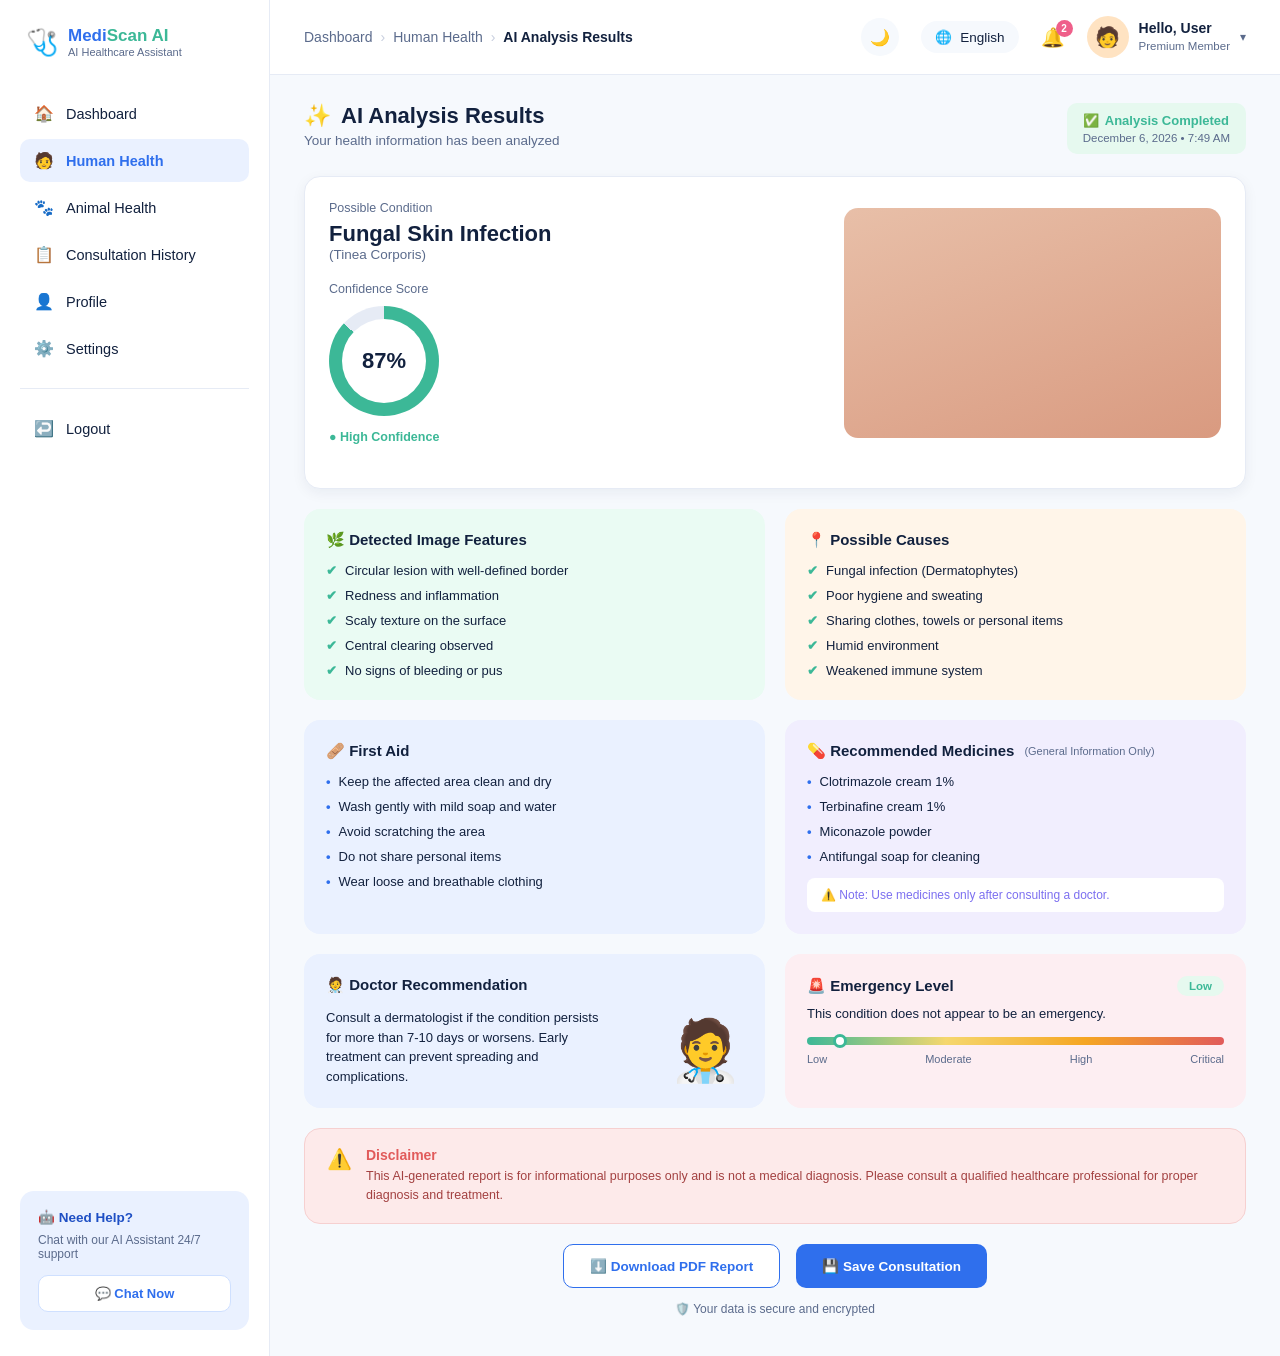
==== analysis-results.html @ 8ee75331 "Add files via upload" ====
<!DOCTYPE html>
<html lang="en">
<head>
<meta charset="UTF-8">
<meta name="viewport" content="width=device-width, initial-scale=1.0">
<title>MediScan AI — AI Analysis Results</title>
<style>
  :root{
    --blue:#2f6fed;
    --blue-dark:#1e4fc4;
    --green:#3cb897;
    --purple:#7c6ff0;
    --orange:#f5a623;
    --pink:#ef5f8a;
    --red:#e15b5b;
    --ink:#12213e;
    --muted:#5b6b8c;
    --border:#e6ebf5;
    --bg-soft:#f6f9fd;
    --radius:16px;
    --shadow-sm:0 4px 14px rgba(18,33,62,0.06);
  }
  *{box-sizing:border-box;margin:0;padding:0;}
  body{
    font-family:'Segoe UI',-apple-system,BlinkMacSystemFont,Roboto,Helvetica,Arial,sans-serif;
    color:var(--ink);
    background:var(--bg-soft);
  }
  a{text-decoration:none;color:inherit;}
  button{font-family:inherit;}

  .app{display:grid;grid-template-columns:270px 1fr;min-height:100vh;}

  /* Sidebar */
  .sidebar{background:#fff;border-right:1px solid var(--border);display:flex;flex-direction:column;padding:26px 20px;}
  .brand{display:flex;align-items:center;gap:10px;margin-bottom:34px;padding:0 6px;}
  .brand .mark{font-size:26px;}
  .brand .name{font-weight:700;font-size:17px;}
  .brand .name .blue{color:var(--blue);}
  .brand .name .green{color:var(--green);}
  .brand .sub{display:block;font-size:11px;font-weight:400;color:var(--muted);}
  .nav-main{display:flex;flex-direction:column;gap:4px;flex:1;}
  .nav-item{display:flex;align-items:center;gap:12px;padding:12px 14px;border-radius:10px;font-size:14.5px;font-weight:500;color:var(--ink);cursor:pointer;}
  .nav-item .ic{width:20px;text-align:center;font-size:16px;}
  .nav-item:hover{background:var(--bg-soft);}
  .nav-item.active{background:#eaf1ff;color:var(--blue);font-weight:700;}
  .nav-divider{height:1px;background:var(--border);margin:14px 0;}
  .help-box{background:#eaf1ff;border-radius:14px;padding:18px;margin-top:16px;}
  .help-box b{font-size:13.5px;color:var(--blue-dark);display:flex;align-items:center;gap:6px;}
  .help-box p{font-size:12px;color:var(--muted);margin:8px 0 14px;}
  .chat-btn{
    display:flex;align-items:center;justify-content:center;gap:8px;width:100%;
    background:#fff;border:1px solid #cfe0ff;border-radius:10px;padding:10px 14px;
    font-size:13px;font-weight:600;color:var(--blue);cursor:pointer;
  }

  /* Main */
  .main{display:flex;flex-direction:column;}
  .topbar{display:flex;align-items:center;justify-content:space-between;padding:16px 34px;background:#fff;border-bottom:1px solid var(--border);}
  .breadcrumb{display:flex;align-items:center;gap:8px;font-size:14px;color:var(--muted);}
  .breadcrumb b{color:var(--ink);font-weight:700;}
  .breadcrumb .sep{color:#c7cede;}
  .topbar-right{display:flex;align-items:center;gap:22px;}
  .bell{position:relative;font-size:19px;cursor:pointer;}
  .bell .dot{position:absolute;top:-6px;right:-8px;background:var(--pink);color:#fff;font-size:10px;width:17px;height:17px;border-radius:50%;display:flex;align-items:center;justify-content:center;font-weight:700;}
  .user-chip{display:flex;align-items:center;gap:10px;cursor:pointer;}
  .avatar-circle{width:42px;height:42px;border-radius:50%;background:#ffe3c2;display:flex;align-items:center;justify-content:center;font-size:20px;}
  .user-chip b{font-size:14px;display:block;}
  .user-chip span{font-size:11.5px;color:var(--muted);}
  .caret{font-size:10px;color:var(--muted);}

  .content{padding:28px 34px 40px;}

  .page-head{display:flex;justify-content:space-between;align-items:flex-start;margin-bottom:22px;gap:20px;flex-wrap:wrap;}
  .page-head h1{font-size:22px;font-weight:800;display:flex;align-items:center;gap:10px;}
  .page-head p{font-size:13.5px;color:var(--muted);margin-top:4px;}
  .status-card{
    background:#e6f9ef;border-radius:10px;padding:10px 16px;text-align:right;
  }
  .status-card .chip{display:flex;align-items:center;gap:6px;color:var(--green);font-weight:700;font-size:13px;}
  .status-card .ts{font-size:11.5px;color:var(--muted);margin-top:4px;}

  .panel{background:#fff;border:1px solid var(--border);border-radius:var(--radius);padding:24px;box-shadow:var(--shadow-sm);}

  .result-hero{display:grid;grid-template-columns:1.3fr 1fr;gap:26px;margin-bottom:20px;align-items:center;}
  .cond-label{font-size:12.5px;color:var(--muted);margin-bottom:6px;}
  .cond-name{font-size:22px;font-weight:800;}
  .cond-sub{font-size:13.5px;color:var(--muted);margin-bottom:20px;}
  .conf-label{font-size:12.5px;color:var(--muted);margin-bottom:10px;}
  .ring-wrap{display:flex;flex-direction:column;align-items:flex-start;gap:6px;}
  .ring{
    width:110px;height:110px;border-radius:50%;
    background:conic-gradient(var(--green) 87%, var(--border) 0);
    display:flex;align-items:center;justify-content:center;
  }
  .ring span{
    width:84px;height:84px;border-radius:50%;background:#fff;display:flex;align-items:center;justify-content:center;
    font-size:22px;font-weight:800;color:var(--ink);
  }
  .conf-tag{font-size:12.5px;color:var(--green);font-weight:700;margin-top:8px;}
  .result-img{width:100%;height:230px;border-radius:14px;overflow:hidden;background:linear-gradient(160deg,#e8bfa8,#d99a80);}
  .result-img img{width:100%;height:100%;object-fit:cover;display:block;}

  .grid-2{display:grid;grid-template-columns:1fr 1fr;gap:20px;margin-bottom:20px;}
  .info-panel{border-radius:var(--radius);padding:22px;}
  .info-panel.green{background:#eafbf3;}
  .info-panel.orange{background:#fff5e9;}
  .info-panel.blue{background:#eaf1ff;}
  .info-panel.purple{background:#f1eefe;}
  .info-panel.pink{background:#fdeef2;}
  .info-title{display:flex;align-items:center;gap:10px;font-size:15px;font-weight:700;margin-bottom:14px;}
  .info-title .badge{font-size:11px;font-weight:500;color:var(--muted);}
  .info-list li{display:flex;gap:8px;font-size:13px;color:var(--ink);margin-bottom:10px;align-items:flex-start;}
  .info-list li:last-child{margin-bottom:0;}
  .info-list .c{font-weight:800;flex-shrink:0;}
  .info-list.check .c{color:var(--green);}
  .info-list.dot .c{color:var(--orange);}
  .info-list.bullet .c{color:var(--blue);}

  .med-note{
    margin-top:14px;background:#fff;border-radius:8px;padding:10px 14px;font-size:12px;color:var(--purple);
  }

  .doctor-row{display:flex;justify-content:space-between;align-items:flex-end;gap:14px;}
  .doctor-row p{font-size:13px;color:var(--ink);max-width:280px;line-height:1.5;}
  .doctor-emoji{font-size:60px;flex-shrink:0;}

  .emergency-top{display:flex;justify-content:space-between;align-items:center;margin-bottom:10px;}
  .emergency-level-chip{background:#e6f9ef;color:var(--green);font-size:11.5px;font-weight:700;padding:4px 12px;border-radius:20px;}
  .info-panel.pink p{font-size:13px;color:var(--ink);margin-bottom:16px;}
  .gauge{
    height:8px;border-radius:6px;background:linear-gradient(90deg,#3cb897,#f5d76e,#f5a623,#e15b5b);position:relative;
  }
  .gauge-dot{
    position:absolute;top:50%;transform:translate(-50%,-50%);width:14px;height:14px;border-radius:50%;background:#fff;
    border:3px solid var(--green);left:8%;
  }
  .gauge-labels{display:flex;justify-content:space-between;font-size:11px;color:var(--muted);margin-top:8px;}

  .disclaimer-panel{
    background:#fdeaea;border:1px solid #f6d0d0;border-radius:var(--radius);padding:18px 22px;display:flex;gap:14px;margin-bottom:20px;
  }
  .disclaimer-panel .di{color:var(--red);font-size:20px;flex-shrink:0;}
  .disclaimer-panel b{color:var(--red);font-size:14px;display:block;margin-bottom:4px;}
  .disclaimer-panel p{color:#a34141;font-size:12.5px;line-height:1.5;}

  .action-row{display:flex;justify-content:center;gap:16px;flex-wrap:wrap;margin-bottom:14px;}
  .btn-download{
    border:1px solid var(--blue);color:var(--blue);background:#fff;border-radius:10px;padding:13px 26px;
    font-size:13.5px;font-weight:700;cursor:pointer;display:flex;align-items:center;gap:8px;
  }
  .btn-download:hover{background:#eef3ff;}
  .btn-save{
    border:none;background:var(--blue);color:#fff;border-radius:10px;padding:13px 26px;
    font-size:13.5px;font-weight:700;cursor:pointer;display:flex;align-items:center;gap:8px;
  }
  .btn-save:hover{background:var(--blue-dark);}
  .secure-note{text-align:center;font-size:12px;color:var(--muted);}

  @media (max-width:1000px){
    .result-hero{grid-template-columns:1fr;}
    .grid-2{grid-template-columns:1fr;}
  }
  @media (max-width:900px){
    .app{grid-template-columns:1fr;}
    .sidebar{display:none;}
  }
</style>
<link rel="stylesheet" href="shared-dark.css">
</head>
<body>

<div class="app">
  <aside class="sidebar">
    <a href="dashboard.html" class="brand">
      <span class="mark">🩺</span>
      <span class="name"><span class="blue">Medi</span><span class="green">Scan AI</span><span class="sub" data-i18n="brand_sub">AI Healthcare Assistant</span></span>
    </a>

    <div class="nav-main">
      <a href="dashboard.html" class="nav-item"><span class="ic">🏠</span> <span data-i18n="nav_dashboard">Dashboard</span></a>
      <a href="human-consultation.html" class="nav-item active"><span class="ic">🧑</span> <span data-i18n="nav_human_health">Human Health</span></a>
      <a href="animal-consultation.html" class="nav-item"><span class="ic">🐾</span> <span data-i18n="nav_animal_health">Animal Health</span></a>
      <a href="consultation-history.html" class="nav-item"><span class="ic">📋</span> <span data-i18n="nav_consultation_history">Consultation History</span></a>
      <a href="profile.html" class="nav-item"><span class="ic">👤</span> <span data-i18n="nav_profile">Profile</span></a>
      <a href="settings.html" class="nav-item"><span class="ic">⚙️</span> <span data-i18n="nav_settings">Settings</span></a>
      <div class="nav-divider"></div>
      <a href="index.html" class="nav-item"><span class="ic">↩️</span> <span data-i18n="nav_logout">Logout</span></a>
    </div>

    <div class="help-box">
      <b>🤖 Need Help?</b>
      <p>Chat with our AI Assistant 24/7 support</p>
      <button class="chat-btn">💬 Chat Now</button>
    </div>
  </aside>

  <div class="main">
    <div class="topbar">
      <div class="breadcrumb">
        <a href="dashboard.html">Dashboard</a><span class="sep">›</span>
        <a href="human-consultation.html">Human Health</a><span class="sep">›</span>
        <b>AI Analysis Results</b>
      </div>
      <div class="topbar-right">
        <button class="icon-btn" data-dark-toggle-btn style="width:38px;height:38px;border-radius:50%;background:var(--bg-soft);display:flex;align-items:center;justify-content:center;font-size:16px;cursor:pointer;border:none;">🌙</button>
        <div class="lang-chip" style="display:flex;align-items:center;gap:8px;background:var(--bg-soft);border-radius:20px;padding:8px 14px;font-size:13.5px;">🌐 <span data-lang-label>English</span></div>
        <div class="bell">🔔<span class="dot">2</span></div>
        <div class="user-chip">
          <div class="avatar-circle">🧑</div>
          <div><b>Hello, User</b><span>Premium Member</span></div>
          <span class="caret">▾</span>
        </div>
      </div>
    </div>

    <div class="content">
      <div class="page-head">
        <div>
          <h1>✨ <span data-i18n="analysis_title">AI Analysis Results</span></h1>
          <p>Your health information has been analyzed</p>
        </div>
        <div class="status-card">
          <div class="chip">✅ <span data-i18n="analysis_completed">Analysis Completed</span></div>
          <div class="ts" id="resultTimestamp">May 20, 2025 • 11:45 AM</div>
        </div>
      </div>

      <div class="panel" style="margin-bottom:20px;">
        <div class="result-hero">
          <div>
            <div class="cond-label">Possible Condition</div>
            <div class="cond-name" id="condName">Fungal Skin Infection</div>
            <div class="cond-sub" id="condSub">(Tinea Corporis)</div>
            <div class="conf-label">Confidence Score</div>
            <div class="ring-wrap">
              <div class="ring"><span>87%</span></div>
              <div class="conf-tag">● High Confidence</div>
            </div>
          </div>
          <div class="result-img">
            <img id="resultImg" src="" style="display:none;">
            <div id="imgFallback" style="width:100%;height:100%;background:linear-gradient(160deg,#e8bfa8,#d99a80);"></div>
          </div>
        </div>
      </div>

      <div class="grid-2">
        <div class="info-panel green">
          <div class="info-title">🌿 Detected Image Features</div>
          <ul class="info-list check">
            <li><span class="c">✔</span> Circular lesion with well-defined border</li>
            <li><span class="c">✔</span> Redness and inflammation</li>
            <li><span class="c">✔</span> Scaly texture on the surface</li>
            <li><span class="c">✔</span> Central clearing observed</li>
            <li><span class="c">✔</span> No signs of bleeding or pus</li>
          </ul>
        </div>
        <div class="info-panel orange">
          <div class="info-title">📍 Possible Causes</div>
          <ul class="info-list check">
            <li><span class="c">✔</span> Fungal infection (Dermatophytes)</li>
            <li><span class="c">✔</span> Poor hygiene and sweating</li>
            <li><span class="c">✔</span> Sharing clothes, towels or personal items</li>
            <li><span class="c">✔</span> Humid environment</li>
            <li><span class="c">✔</span> Weakened immune system</li>
          </ul>
        </div>
      </div>

      <div class="grid-2">
        <div class="info-panel blue">
          <div class="info-title">🩹 First Aid</div>
          <ul class="info-list bullet">
            <li><span class="c">•</span> Keep the affected area clean and dry</li>
            <li><span class="c">•</span> Wash gently with mild soap and water</li>
            <li><span class="c">•</span> Avoid scratching the area</li>
            <li><span class="c">•</span> Do not share personal items</li>
            <li><span class="c">•</span> Wear loose and breathable clothing</li>
          </ul>
        </div>
        <div class="info-panel purple">
          <div class="info-title">💊 Recommended Medicines <span class="badge">(General Information Only)</span></div>
          <ul class="info-list bullet">
            <li><span class="c">•</span> Clotrimazole cream 1%</li>
            <li><span class="c">•</span> Terbinafine cream 1%</li>
            <li><span class="c">•</span> Miconazole powder</li>
            <li><span class="c">•</span> Antifungal soap for cleaning</li>
          </ul>
          <div class="med-note">⚠️ Note: Use medicines only after consulting a doctor.</div>
        </div>
      </div>

      <div class="grid-2">
        <div class="info-panel blue">
          <div class="info-title">🧑‍⚕️ Doctor Recommendation</div>
          <div class="doctor-row">
            <p>Consult a dermatologist if the condition persists for more than 7-10 days or worsens. Early treatment can prevent spreading and complications.</p>
            <div class="doctor-emoji">🧑‍⚕️</div>
          </div>
        </div>
        <div class="info-panel pink">
          <div class="emergency-top">
            <div class="info-title" style="margin-bottom:0;">🚨 Emergency Level</div>
            <span class="emergency-level-chip">Low</span>
          </div>
          <p>This condition does not appear to be an emergency.</p>
          <div class="gauge"><div class="gauge-dot"></div></div>
          <div class="gauge-labels"><span>Low</span><span>Moderate</span><span>High</span><span>Critical</span></div>
        </div>
      </div>

      <div class="disclaimer-panel">
        <div class="di">⚠️</div>
        <div>
          <b>Disclaimer</b>
          <p>This AI-generated report is for informational purposes only and is not a medical diagnosis. Please consult a qualified healthcare professional for proper diagnosis and treatment.</p>
        </div>
      </div>

      <div class="action-row">
        <button class="btn-download" id="downloadBtn">⬇️ Download PDF Report</button>
        <button class="btn-save" id="saveBtn">💾 Save Consultation</button>
      </div>
      <div class="secure-note">🛡️ Your data is secure and encrypted</div>
    </div>
  </div>
</div>

<script>
  // Populate today's date/time
  const d = new Date();
  const dateStr = d.toLocaleDateString('en-US',{year:'numeric',month:'long',day:'numeric'});
  const timeStr = d.toLocaleTimeString('en-US',{hour:'numeric',minute:'2-digit'});
  document.getElementById('resultTimestamp').textContent = dateStr + ' • ' + timeStr;

  // If a symptom image was passed via sessionStorage from the consultation form, show it
  try {
    const storedImg = sessionStorage.getItem('mediscan_uploaded_image');
    if(storedImg){
      const img = document.getElementById('resultImg');
      img.src = storedImg;
      img.style.display = 'block';
      document.getElementById('imgFallback').style.display = 'none';
    }
    const storedName = sessionStorage.getItem('mediscan_patient_name');
    // (name not shown in this layout, reserved for future use)
  } catch(e) {}

  document.getElementById('downloadBtn').addEventListener('click', () => {
    alert('PDF download would start here (demo only — no backend connected).');
  });
  document.getElementById('saveBtn').addEventListener('click', () => {
    alert('Consultation saved to your history (demo only — no backend connected).');
    window.location.href = 'consultation-history.html';
  });
</script>

<script src="shared.js"></script>
</body>
</html>
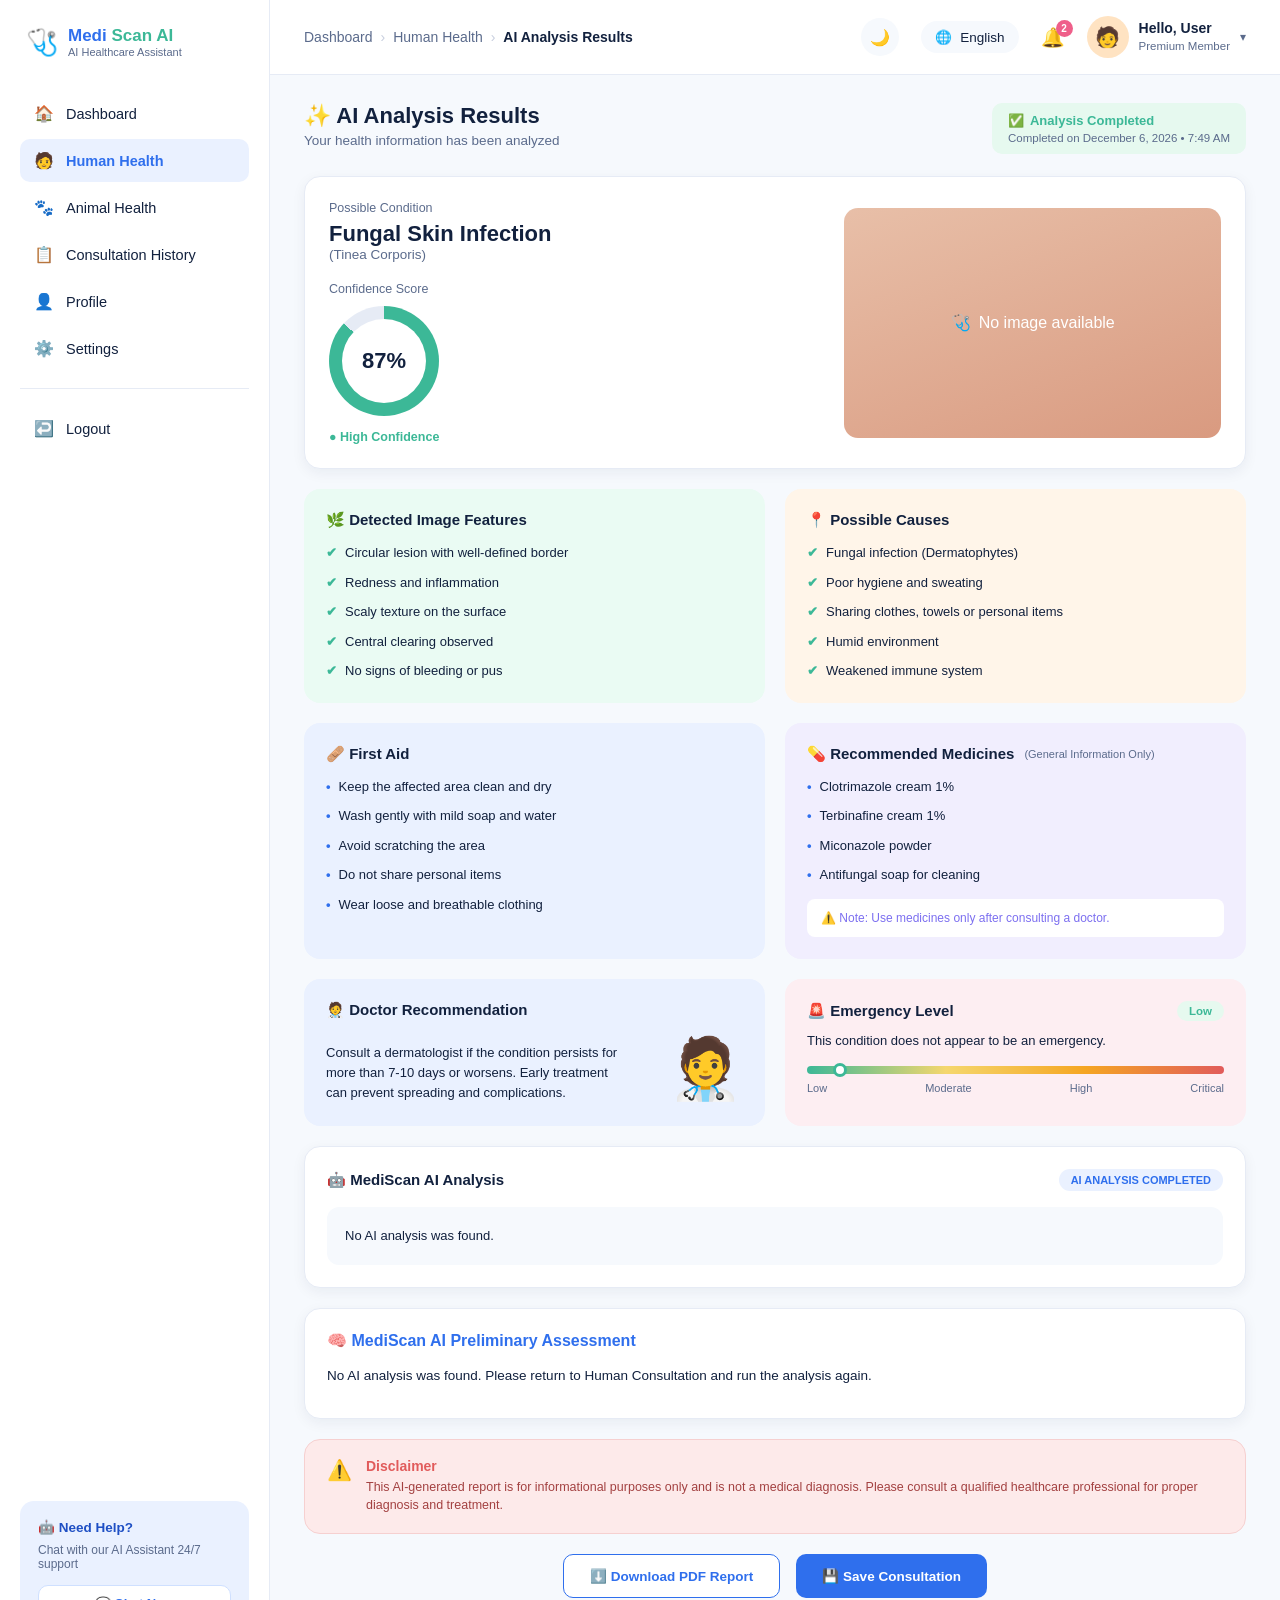
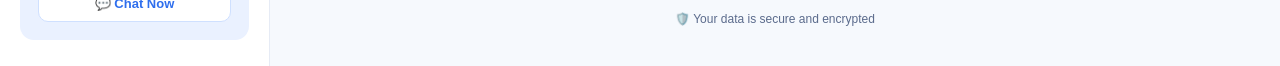
==== commit 62f0add9: "Complete MediScan frontend integration" ====
--- a/analysis-results.html
+++ b/analysis-results.html
@@ -1,361 +1,3001 @@
 <!DOCTYPE html>
 <html lang="en">
+
 <head>
+
 <meta charset="UTF-8">
+
 <meta name="viewport" content="width=device-width, initial-scale=1.0">
+
 <title>MediScan AI — AI Analysis Results</title>
+
+
 <style>
-  :root{
-    --blue:#2f6fed;
-    --blue-dark:#1e4fc4;
-    --green:#3cb897;
-    --purple:#7c6ff0;
-    --orange:#f5a623;
-    --pink:#ef5f8a;
-    --red:#e15b5b;
-    --ink:#12213e;
-    --muted:#5b6b8c;
-    --border:#e6ebf5;
-    --bg-soft:#f6f9fd;
-    --radius:16px;
-    --shadow-sm:0 4px 14px rgba(18,33,62,0.06);
+
+/* =========================================================
+   MEDISCAN AI — HUMAN ANALYSIS RESULTS
+   ========================================================= */
+
+:root{
+
+  --blue:#2f6fed;
+  --blue-dark:#1e4fc4;
+
+  --green:#3cb897;
+
+  --purple:#7c6ff0;
+  --purple-dark:#5b4fd6;
+
+  --orange:#f5a623;
+
+  --pink:#ef5f8a;
+
+  --red:#e15b5b;
+
+  --ink:#12213e;
+
+  --muted:#5b6b8c;
+
+  --border:#e6ebf5;
+
+  --bg-soft:#f6f9fd;
+
+  --radius:16px;
+
+  --shadow-sm:
+    0 4px 14px rgba(18,33,62,0.06);
+
+}
+
+
+*{
+  box-sizing:border-box;
+  margin:0;
+  padding:0;
+}
+
+
+body{
+
+  font-family:
+    'Segoe UI',
+    -apple-system,
+    BlinkMacSystemFont,
+    Roboto,
+    Helvetica,
+    Arial,
+    sans-serif;
+
+  color:var(--ink);
+
+  background:var(--bg-soft);
+
+}
+
+
+a{
+  text-decoration:none;
+  color:inherit;
+}
+
+
+button{
+  font-family:inherit;
+}
+
+
+/* =========================================================
+   APP
+   ========================================================= */
+
+.app{
+
+  display:grid;
+
+  grid-template-columns:270px 1fr;
+
+  min-height:100vh;
+
+}
+
+
+/* =========================================================
+   SIDEBAR
+   ========================================================= */
+
+.sidebar{
+
+  background:#fff;
+
+  border-right:1px solid var(--border);
+
+  display:flex;
+
+  flex-direction:column;
+
+  padding:26px 20px;
+
+}
+
+
+.brand{
+
+  display:flex;
+
+  align-items:center;
+
+  gap:10px;
+
+  margin-bottom:34px;
+
+  padding:0 6px;
+
+}
+
+
+.brand .mark{
+  font-size:26px;
+}
+
+
+.brand .name{
+
+  font-weight:700;
+
+  font-size:17px;
+
+}
+
+
+.brand .name .blue{
+  color:var(--blue);
+}
+
+
+.brand .name .green{
+  color:var(--green);
+}
+
+
+.brand .sub{
+
+  display:block;
+
+  font-size:11px;
+
+  font-weight:400;
+
+  color:var(--muted);
+
+}
+
+
+.nav-main{
+
+  display:flex;
+
+  flex-direction:column;
+
+  gap:4px;
+
+  flex:1;
+
+}
+
+
+.nav-item{
+
+  display:flex;
+
+  align-items:center;
+
+  gap:12px;
+
+  padding:12px 14px;
+
+  border-radius:10px;
+
+  font-size:14.5px;
+
+  font-weight:500;
+
+  color:var(--ink);
+
+  cursor:pointer;
+
+}
+
+
+.nav-item .ic{
+
+  width:20px;
+
+  text-align:center;
+
+  font-size:16px;
+
+}
+
+
+.nav-item:hover{
+  background:var(--bg-soft);
+}
+
+
+.nav-item.active{
+
+  background:#eaf1ff;
+
+  color:var(--blue);
+
+  font-weight:700;
+
+}
+
+
+.nav-divider{
+
+  height:1px;
+
+  background:var(--border);
+
+  margin:14px 0;
+
+}
+
+
+.help-box{
+
+  background:#eaf1ff;
+
+  border-radius:14px;
+
+  padding:18px;
+
+  margin-top:16px;
+
+}
+
+
+.help-box b{
+
+  font-size:13.5px;
+
+  color:var(--blue-dark);
+
+  display:flex;
+
+  align-items:center;
+
+  gap:6px;
+
+}
+
+
+.help-box p{
+
+  font-size:12px;
+
+  color:var(--muted);
+
+  margin:8px 0 14px;
+
+}
+
+
+.chat-btn{
+
+  display:flex;
+
+  align-items:center;
+
+  justify-content:center;
+
+  gap:8px;
+
+  width:100%;
+
+  background:#fff;
+
+  border:1px solid #cfe0ff;
+
+  border-radius:10px;
+
+  padding:10px 14px;
+
+  font-size:13px;
+
+  font-weight:600;
+
+  color:var(--blue);
+
+  cursor:pointer;
+
+}
+
+
+/* =========================================================
+   MAIN
+   ========================================================= */
+
+.main{
+
+  display:flex;
+
+  flex-direction:column;
+
+}
+
+
+.topbar{
+
+  display:flex;
+
+  align-items:center;
+
+  justify-content:space-between;
+
+  padding:16px 34px;
+
+  background:#fff;
+
+  border-bottom:1px solid var(--border);
+
+}
+
+
+.breadcrumb{
+
+  display:flex;
+
+  align-items:center;
+
+  gap:8px;
+
+  font-size:14px;
+
+  color:var(--muted);
+
+}
+
+
+.breadcrumb b{
+
+  color:var(--ink);
+
+  font-weight:700;
+
+}
+
+
+.breadcrumb .sep{
+  color:#c7cede;
+}
+
+
+.topbar-right{
+
+  display:flex;
+
+  align-items:center;
+
+  gap:22px;
+
+}
+
+
+.bell{
+
+  position:relative;
+
+  font-size:19px;
+
+  cursor:pointer;
+
+}
+
+
+.bell .dot{
+
+  position:absolute;
+
+  top:-6px;
+
+  right:-8px;
+
+  background:var(--pink);
+
+  color:#fff;
+
+  font-size:10px;
+
+  width:17px;
+
+  height:17px;
+
+  border-radius:50%;
+
+  display:flex;
+
+  align-items:center;
+
+  justify-content:center;
+
+  font-weight:700;
+
+}
+
+
+.user-chip{
+
+  display:flex;
+
+  align-items:center;
+
+  gap:10px;
+
+  cursor:pointer;
+
+}
+
+
+.avatar-circle{
+
+  width:42px;
+
+  height:42px;
+
+  border-radius:50%;
+
+  background:#ffe3c2;
+
+  display:flex;
+
+  align-items:center;
+
+  justify-content:center;
+
+  font-size:20px;
+
+}
+
+
+.user-chip b{
+
+  font-size:14px;
+
+  display:block;
+
+}
+
+
+.user-chip span{
+
+  font-size:11.5px;
+
+  color:var(--muted);
+
+}
+
+
+.caret{
+
+  font-size:10px;
+
+  color:var(--muted);
+
+}
+
+
+/* =========================================================
+   CONTENT
+   ========================================================= */
+
+.content{
+
+  padding:28px 34px 40px;
+
+}
+
+
+/* =========================================================
+   PAGE HEADER
+   ========================================================= */
+
+.page-head{
+
+  display:flex;
+
+  justify-content:space-between;
+
+  align-items:flex-start;
+
+  margin-bottom:22px;
+
+  gap:20px;
+
+  flex-wrap:wrap;
+
+}
+
+
+.page-head h1{
+
+  font-size:22px;
+
+  font-weight:800;
+
+  display:flex;
+
+  align-items:center;
+
+  gap:10px;
+
+}
+
+
+.page-head p{
+
+  font-size:13.5px;
+
+  color:var(--muted);
+
+  margin-top:4px;
+
+}
+
+
+.status-card{
+
+  background:#e6f9ef;
+
+  border-radius:10px;
+
+  padding:10px 16px;
+
+  text-align:right;
+
+}
+
+
+.status-card .chip{
+
+  display:flex;
+
+  align-items:center;
+
+  gap:6px;
+
+  color:var(--green);
+
+  font-weight:700;
+
+  font-size:13px;
+
+}
+
+
+.status-card .ts{
+
+  font-size:11.5px;
+
+  color:var(--muted);
+
+  margin-top:4px;
+
+}
+
+
+/* =========================================================
+   HERO
+   ========================================================= */
+
+.panel{
+
+  background:#fff;
+
+  border:1px solid var(--border);
+
+  border-radius:var(--radius);
+
+  padding:24px;
+
+  box-shadow:var(--shadow-sm);
+
+  margin-bottom:20px;
+
+}
+
+
+.result-hero{
+
+  display:grid;
+
+  grid-template-columns:1.3fr 1fr;
+
+  gap:26px;
+
+  align-items:center;
+
+}
+
+
+.cond-label{
+
+  font-size:12.5px;
+
+  color:var(--muted);
+
+  margin-bottom:6px;
+
+}
+
+
+.cond-name{
+
+  font-size:22px;
+
+  font-weight:800;
+
+}
+
+
+.cond-sub{
+
+  font-size:13.5px;
+
+  color:var(--muted);
+
+  margin-bottom:20px;
+
+}
+
+
+.conf-label{
+
+  font-size:12.5px;
+
+  color:var(--muted);
+
+  margin-bottom:10px;
+
+}
+
+
+.ring-wrap{
+
+  display:flex;
+
+  flex-direction:column;
+
+  align-items:flex-start;
+
+  gap:6px;
+
+}
+
+
+.ring{
+
+  width:110px;
+
+  height:110px;
+
+  border-radius:50%;
+
+  background:
+    conic-gradient(
+      var(--green) 87%,
+      var(--border) 0
+    );
+
+  display:flex;
+
+  align-items:center;
+
+  justify-content:center;
+
+}
+
+
+.ring span{
+
+  width:84px;
+
+  height:84px;
+
+  border-radius:50%;
+
+  background:#fff;
+
+  display:flex;
+
+  align-items:center;
+
+  justify-content:center;
+
+  font-size:22px;
+
+  font-weight:800;
+
+  color:var(--ink);
+
+}
+
+
+.conf-tag{
+
+  font-size:12.5px;
+
+  color:var(--green);
+
+  font-weight:700;
+
+  margin-top:8px;
+
+}
+
+
+.result-img{
+
+  width:100%;
+
+  height:230px;
+
+  border-radius:14px;
+
+  overflow:hidden;
+
+  background:
+    linear-gradient(
+      160deg,
+      #e8bfa8,
+      #d99a80
+    );
+
+}
+
+
+.result-img img{
+
+  width:100%;
+
+  height:100%;
+
+  object-fit:cover;
+
+  display:block;
+
+}
+
+
+#imgFallback{
+
+  width:100%;
+
+  height:100%;
+
+  display:flex;
+
+  align-items:center;
+
+  justify-content:center;
+
+  color:#fff;
+
+  font-size:16px;
+
+}
+
+
+/* =========================================================
+   GRID
+   ========================================================= */
+
+.grid-2{
+
+  display:grid;
+
+  grid-template-columns:1fr 1fr;
+
+  gap:20px;
+
+  margin-bottom:20px;
+
+}
+
+
+.info-panel{
+
+  border-radius:var(--radius);
+
+  padding:22px;
+
+}
+
+
+.info-panel.green{
+  background:#eafbf3;
+}
+
+
+.info-panel.orange{
+  background:#fff5e9;
+}
+
+
+.info-panel.blue{
+  background:#eaf1ff;
+}
+
+
+.info-panel.purple{
+  background:#f1eefe;
+}
+
+
+.info-panel.pink{
+  background:#fdeef2;
+}
+
+
+.info-title{
+
+  display:flex;
+
+  align-items:center;
+
+  gap:10px;
+
+  font-size:15px;
+
+  font-weight:700;
+
+  margin-bottom:14px;
+
+}
+
+
+.info-title .badge{
+
+  font-size:11px;
+
+  font-weight:500;
+
+  color:var(--muted);
+
+}
+
+
+.info-list{
+
+  list-style:none;
+
+}
+
+
+.info-list li{
+
+  display:flex;
+
+  gap:8px;
+
+  font-size:13px;
+
+  color:var(--ink);
+
+  margin-bottom:10px;
+
+  align-items:flex-start;
+
+  line-height:1.5;
+
+}
+
+
+.info-list li:last-child{
+  margin-bottom:0;
+}
+
+
+.info-list .c{
+
+  font-weight:800;
+
+  flex-shrink:0;
+
+}
+
+
+.info-list.check .c{
+  color:var(--green);
+}
+
+
+.info-list.bullet .c{
+  color:var(--blue);
+}
+
+
+/* =========================================================
+   MEDICINE NOTE
+   ========================================================= */
+
+.med-note{
+
+  margin-top:14px;
+
+  background:#fff;
+
+  border-radius:8px;
+
+  padding:10px 14px;
+
+  font-size:12px;
+
+  color:var(--purple);
+
+  line-height:1.5;
+
+}
+
+
+/* =========================================================
+   DOCTOR
+   ========================================================= */
+
+.doctor-row{
+
+  display:flex;
+
+  justify-content:space-between;
+
+  align-items:flex-end;
+
+  gap:14px;
+
+}
+
+
+.doctor-row p{
+
+  font-size:13px;
+
+  color:var(--ink);
+
+  max-width:300px;
+
+  line-height:1.55;
+
+}
+
+
+.doctor-emoji{
+
+  font-size:60px;
+
+  flex-shrink:0;
+
+}
+
+
+/* =========================================================
+   EMERGENCY
+   ========================================================= */
+
+.emergency-top{
+
+  display:flex;
+
+  justify-content:space-between;
+
+  align-items:center;
+
+  margin-bottom:10px;
+
+}
+
+
+.emergency-level-chip{
+
+  background:#e6f9ef;
+
+  color:var(--green);
+
+  font-size:11.5px;
+
+  font-weight:700;
+
+  padding:4px 12px;
+
+  border-radius:20px;
+
+}
+
+
+.info-panel.pink p{
+
+  font-size:13px;
+
+  color:var(--ink);
+
+  margin-bottom:16px;
+
+  line-height:1.5;
+
+}
+
+
+.gauge{
+
+  height:8px;
+
+  border-radius:6px;
+
+  background:
+    linear-gradient(
+      90deg,
+      #3cb897,
+      #f5d76e,
+      #f5a623,
+      #e15b5b
+    );
+
+  position:relative;
+
+}
+
+
+.gauge-dot{
+
+  position:absolute;
+
+  top:50%;
+
+  transform:translate(-50%,-50%);
+
+  width:14px;
+
+  height:14px;
+
+  border-radius:50%;
+
+  background:#fff;
+
+  border:3px solid var(--green);
+
+  left:8%;
+
+}
+
+
+.gauge-labels{
+
+  display:flex;
+
+  justify-content:space-between;
+
+  font-size:11px;
+
+  color:var(--muted);
+
+  margin-top:8px;
+
+}
+
+
+/* =========================================================
+   AI MODEL CARD
+   ========================================================= */
+
+.ai-model-card{
+
+  background:#fff;
+
+  border:1px solid var(--border);
+
+  border-radius:var(--radius);
+
+  padding:22px;
+
+  margin-bottom:20px;
+
+  box-shadow:var(--shadow-sm);
+
+}
+
+
+.ai-model-header{
+
+  display:flex;
+
+  align-items:center;
+
+  justify-content:space-between;
+
+  gap:15px;
+
+  margin-bottom:16px;
+
+}
+
+
+.ai-model-title{
+
+  display:flex;
+
+  align-items:center;
+
+  gap:10px;
+
+  font-size:15px;
+
+  font-weight:700;
+
+}
+
+
+.ai-model-status{
+
+  background:#eaf1ff;
+
+  color:var(--blue);
+
+  border-radius:20px;
+
+  padding:5px 12px;
+
+  font-size:11px;
+
+  font-weight:700;
+
+}
+
+
+.ai-model-text{
+
+  background:var(--bg-soft);
+
+  border-radius:12px;
+
+  padding:18px;
+
+  font-size:13px;
+
+  line-height:1.7;
+
+  color:var(--ink);
+
+}
+
+
+/* =========================================================
+   AI REPORT
+   ========================================================= */
+
+.ai-report{
+
+  background:#fff;
+
+  border:1px solid var(--border);
+
+  border-radius:var(--radius);
+
+  padding:22px;
+
+  margin-bottom:20px;
+
+  box-shadow:var(--shadow-sm);
+
+}
+
+
+.ai-report-title{
+
+  display:flex;
+
+  align-items:center;
+
+  gap:10px;
+
+  font-size:16px;
+
+  font-weight:800;
+
+  color:var(--blue);
+
+  margin-bottom:15px;
+
+}
+
+
+.ai-report-content{
+
+  font-size:13.5px;
+
+  line-height:1.7;
+
+  color:var(--ink);
+
+}
+
+
+.ai-report-content h2{
+
+  font-size:20px;
+
+  color:var(--blue);
+
+  margin:0 0 14px;
+
+}
+
+
+.ai-report-content h3{
+
+  font-size:16px;
+
+  color:var(--ink);
+
+  margin:20px 0 9px;
+
+  padding-bottom:7px;
+
+  border-bottom:1px solid var(--border);
+
+}
+
+
+.ai-report-content p{
+
+  margin-bottom:8px;
+
+}
+
+
+.ai-report-content ul{
+
+  padding-left:22px;
+
+  margin-bottom:10px;
+
+}
+
+
+.ai-report-content li{
+
+  margin-bottom:6px;
+
+}
+
+
+.ai-report-content strong{
+
+  font-weight:700;
+
+}
+
+
+/* =========================================================
+   DISCLAIMER
+   ========================================================= */
+
+.disclaimer-panel{
+
+  background:#fdeaea;
+
+  border:1px solid #f6d0d0;
+
+  border-radius:var(--radius);
+
+  padding:18px 22px;
+
+  display:flex;
+
+  gap:14px;
+
+  margin-bottom:20px;
+
+}
+
+
+.disclaimer-panel .di{
+
+  color:var(--red);
+
+  font-size:20px;
+
+  flex-shrink:0;
+
+}
+
+
+.disclaimer-panel b{
+
+  color:var(--red);
+
+  font-size:14px;
+
+  display:block;
+
+  margin-bottom:4px;
+
+}
+
+
+.disclaimer-panel p{
+
+  color:#a34141;
+
+  font-size:12.5px;
+
+  line-height:1.5;
+
+}
+
+
+/* =========================================================
+   BUTTONS
+   ========================================================= */
+
+.action-row{
+
+  display:flex;
+
+  justify-content:center;
+
+  gap:16px;
+
+  flex-wrap:wrap;
+
+  margin-bottom:14px;
+
+}
+
+
+.btn-download{
+
+  border:1px solid var(--blue);
+
+  color:var(--blue);
+
+  background:#fff;
+
+  border-radius:10px;
+
+  padding:13px 26px;
+
+  font-size:13.5px;
+
+  font-weight:700;
+
+  cursor:pointer;
+
+  display:flex;
+
+  align-items:center;
+
+  gap:8px;
+
+}
+
+
+.btn-download:hover{
+  background:#eef3ff;
+}
+
+
+.btn-save{
+
+  border:none;
+
+  background:var(--blue);
+
+  color:#fff;
+
+  border-radius:10px;
+
+  padding:13px 26px;
+
+  font-size:13.5px;
+
+  font-weight:700;
+
+  cursor:pointer;
+
+  display:flex;
+
+  align-items:center;
+
+  gap:8px;
+
+}
+
+
+.btn-save:hover{
+  background:var(--blue-dark);
+}
+
+
+.secure-note{
+
+  text-align:center;
+
+  font-size:12px;
+
+  color:var(--muted);
+
+}
+
+
+/* =========================================================
+   RESPONSIVE
+   ========================================================= */
+
+@media (max-width:1000px){
+
+  .result-hero{
+
+    grid-template-columns:1fr;
+
   }
-  *{box-sizing:border-box;margin:0;padding:0;}
-  body{
-    font-family:'Segoe UI',-apple-system,BlinkMacSystemFont,Roboto,Helvetica,Arial,sans-serif;
-    color:var(--ink);
-    background:var(--bg-soft);
+
+  .grid-2{
+
+    grid-template-columns:1fr;
+
   }
-  a{text-decoration:none;color:inherit;}
-  button{font-family:inherit;}
-
-  .app{display:grid;grid-template-columns:270px 1fr;min-height:100vh;}
-
-  /* Sidebar */
-  .sidebar{background:#fff;border-right:1px solid var(--border);display:flex;flex-direction:column;padding:26px 20px;}
-  .brand{display:flex;align-items:center;gap:10px;margin-bottom:34px;padding:0 6px;}
-  .brand .mark{font-size:26px;}
-  .brand .name{font-weight:700;font-size:17px;}
-  .brand .name .blue{color:var(--blue);}
-  .brand .name .green{color:var(--green);}
-  .brand .sub{display:block;font-size:11px;font-weight:400;color:var(--muted);}
-  .nav-main{display:flex;flex-direction:column;gap:4px;flex:1;}
-  .nav-item{display:flex;align-items:center;gap:12px;padding:12px 14px;border-radius:10px;font-size:14.5px;font-weight:500;color:var(--ink);cursor:pointer;}
-  .nav-item .ic{width:20px;text-align:center;font-size:16px;}
-  .nav-item:hover{background:var(--bg-soft);}
-  .nav-item.active{background:#eaf1ff;color:var(--blue);font-weight:700;}
-  .nav-divider{height:1px;background:var(--border);margin:14px 0;}
-  .help-box{background:#eaf1ff;border-radius:14px;padding:18px;margin-top:16px;}
-  .help-box b{font-size:13.5px;color:var(--blue-dark);display:flex;align-items:center;gap:6px;}
-  .help-box p{font-size:12px;color:var(--muted);margin:8px 0 14px;}
-  .chat-btn{
-    display:flex;align-items:center;justify-content:center;gap:8px;width:100%;
-    background:#fff;border:1px solid #cfe0ff;border-radius:10px;padding:10px 14px;
-    font-size:13px;font-weight:600;color:var(--blue);cursor:pointer;
+
+}
+
+
+@media (max-width:900px){
+
+  .app{
+
+    grid-template-columns:1fr;
+
   }
 
-  /* Main */
-  .main{display:flex;flex-direction:column;}
-  .topbar{display:flex;align-items:center;justify-content:space-between;padding:16px 34px;background:#fff;border-bottom:1px solid var(--border);}
-  .breadcrumb{display:flex;align-items:center;gap:8px;font-size:14px;color:var(--muted);}
-  .breadcrumb b{color:var(--ink);font-weight:700;}
-  .breadcrumb .sep{color:#c7cede;}
-  .topbar-right{display:flex;align-items:center;gap:22px;}
-  .bell{position:relative;font-size:19px;cursor:pointer;}
-  .bell .dot{position:absolute;top:-6px;right:-8px;background:var(--pink);color:#fff;font-size:10px;width:17px;height:17px;border-radius:50%;display:flex;align-items:center;justify-content:center;font-weight:700;}
-  .user-chip{display:flex;align-items:center;gap:10px;cursor:pointer;}
-  .avatar-circle{width:42px;height:42px;border-radius:50%;background:#ffe3c2;display:flex;align-items:center;justify-content:center;font-size:20px;}
-  .user-chip b{font-size:14px;display:block;}
-  .user-chip span{font-size:11.5px;color:var(--muted);}
-  .caret{font-size:10px;color:var(--muted);}
-
-  .content{padding:28px 34px 40px;}
-
-  .page-head{display:flex;justify-content:space-between;align-items:flex-start;margin-bottom:22px;gap:20px;flex-wrap:wrap;}
-  .page-head h1{font-size:22px;font-weight:800;display:flex;align-items:center;gap:10px;}
-  .page-head p{font-size:13.5px;color:var(--muted);margin-top:4px;}
-  .status-card{
-    background:#e6f9ef;border-radius:10px;padding:10px 16px;text-align:right;
+  .sidebar{
+
+    display:none;
+
   }
-  .status-card .chip{display:flex;align-items:center;gap:6px;color:var(--green);font-weight:700;font-size:13px;}
-  .status-card .ts{font-size:11.5px;color:var(--muted);margin-top:4px;}
-
-  .panel{background:#fff;border:1px solid var(--border);border-radius:var(--radius);padding:24px;box-shadow:var(--shadow-sm);}
-
-  .result-hero{display:grid;grid-template-columns:1.3fr 1fr;gap:26px;margin-bottom:20px;align-items:center;}
-  .cond-label{font-size:12.5px;color:var(--muted);margin-bottom:6px;}
-  .cond-name{font-size:22px;font-weight:800;}
-  .cond-sub{font-size:13.5px;color:var(--muted);margin-bottom:20px;}
-  .conf-label{font-size:12.5px;color:var(--muted);margin-bottom:10px;}
-  .ring-wrap{display:flex;flex-direction:column;align-items:flex-start;gap:6px;}
-  .ring{
-    width:110px;height:110px;border-radius:50%;
-    background:conic-gradient(var(--green) 87%, var(--border) 0);
-    display:flex;align-items:center;justify-content:center;
+
+  .topbar{
+
+    padding:14px 18px;
+
   }
-  .ring span{
-    width:84px;height:84px;border-radius:50%;background:#fff;display:flex;align-items:center;justify-content:center;
-    font-size:22px;font-weight:800;color:var(--ink);
+
+  .content{
+
+    padding:20px 16px 30px;
+
   }
-  .conf-tag{font-size:12.5px;color:var(--green);font-weight:700;margin-top:8px;}
-  .result-img{width:100%;height:230px;border-radius:14px;overflow:hidden;background:linear-gradient(160deg,#e8bfa8,#d99a80);}
-  .result-img img{width:100%;height:100%;object-fit:cover;display:block;}
-
-  .grid-2{display:grid;grid-template-columns:1fr 1fr;gap:20px;margin-bottom:20px;}
-  .info-panel{border-radius:var(--radius);padding:22px;}
-  .info-panel.green{background:#eafbf3;}
-  .info-panel.orange{background:#fff5e9;}
-  .info-panel.blue{background:#eaf1ff;}
-  .info-panel.purple{background:#f1eefe;}
-  .info-panel.pink{background:#fdeef2;}
-  .info-title{display:flex;align-items:center;gap:10px;font-size:15px;font-weight:700;margin-bottom:14px;}
-  .info-title .badge{font-size:11px;font-weight:500;color:var(--muted);}
-  .info-list li{display:flex;gap:8px;font-size:13px;color:var(--ink);margin-bottom:10px;align-items:flex-start;}
-  .info-list li:last-child{margin-bottom:0;}
-  .info-list .c{font-weight:800;flex-shrink:0;}
-  .info-list.check .c{color:var(--green);}
-  .info-list.dot .c{color:var(--orange);}
-  .info-list.bullet .c{color:var(--blue);}
-
-  .med-note{
-    margin-top:14px;background:#fff;border-radius:8px;padding:10px 14px;font-size:12px;color:var(--purple);
+
+}
+
+
+</style>
+
+
+<link
+  rel="stylesheet"
+  href="shared-dark.css"
+>
+
+
+</head>
+
+
+<body>
+
+
+<div class="app">
+
+
+<!-- =====================================================
+     SIDEBAR
+     ===================================================== -->
+
+<aside class="sidebar">
+
+
+  <a
+    href="dashboard.html"
+    class="brand"
+  >
+
+    <span class="mark">
+      🩺
+    </span>
+
+
+    <span class="name">
+
+      <span class="blue">
+        Medi
+      </span>
+
+      <span class="green">
+        Scan AI
+      </span>
+
+
+      <span class="sub">
+        AI Healthcare Assistant
+      </span>
+
+    </span>
+
+  </a>
+
+
+  <div class="nav-main">
+
+
+    <a
+      href="dashboard.html"
+      class="nav-item"
+    >
+
+      <span class="ic">
+        🏠
+      </span>
+
+      <span>
+        Dashboard
+      </span>
+
+    </a>
+
+
+    <a
+      href="human-consultation.html"
+      class="nav-item active"
+    >
+
+      <span class="ic">
+        🧑
+      </span>
+
+      <span>
+        Human Health
+      </span>
+
+    </a>
+
+
+    <a
+      href="animal-consultation.html"
+      class="nav-item"
+    >
+
+      <span class="ic">
+        🐾
+      </span>
+
+      <span>
+        Animal Health
+      </span>
+
+    </a>
+
+
+    <a
+      href="consultation-history.html"
+      class="nav-item"
+    >
+
+      <span class="ic">
+        📋
+      </span>
+
+      <span>
+        Consultation History
+      </span>
+
+    </a>
+
+
+    <a
+      href="profile.html"
+      class="nav-item"
+    >
+
+      <span class="ic">
+        👤
+      </span>
+
+      <span>
+        Profile
+      </span>
+
+    </a>
+
+
+    <a
+      href="settings.html"
+      class="nav-item"
+    >
+
+      <span class="ic">
+        ⚙️
+      </span>
+
+      <span>
+        Settings
+      </span>
+
+    </a>
+
+
+    <div class="nav-divider"></div>
+
+
+    <a
+      href="index.html"
+      class="nav-item"
+    >
+
+      <span class="ic">
+        ↩️
+      </span>
+
+      <span>
+        Logout
+      </span>
+
+    </a>
+
+
+  </div>
+
+
+  <div class="help-box">
+
+    <b>
+      🤖 Need Help?
+    </b>
+
+    <p>
+      Chat with our AI Assistant 24/7 support
+    </p>
+
+    <button class="chat-btn">
+      💬 Chat Now
+    </button>
+
+  </div>
+
+
+</aside>
+
+
+<!-- =====================================================
+     MAIN
+     ===================================================== -->
+
+<div class="main">
+
+
+<!-- =====================================================
+     TOP BAR
+     ===================================================== -->
+
+<div class="topbar">
+
+
+  <div class="breadcrumb">
+
+    <a href="dashboard.html">
+      Dashboard
+    </a>
+
+    <span class="sep">
+      ›
+    </span>
+
+    <a href="human-consultation.html">
+      Human Health
+    </a>
+
+    <span class="sep">
+      ›
+    </span>
+
+    <b>
+      AI Analysis Results
+    </b>
+
+  </div>
+
+
+  <div class="topbar-right">
+
+
+    <button
+      class="icon-btn"
+      data-dark-toggle-btn
+      style="
+        width:38px;
+        height:38px;
+        border-radius:50%;
+        background:var(--bg-soft);
+        display:flex;
+        align-items:center;
+        justify-content:center;
+        font-size:16px;
+        cursor:pointer;
+        border:none;
+      "
+    >
+      🌙
+    </button>
+
+
+    <div
+      class="lang-chip"
+      style="
+        display:flex;
+        align-items:center;
+        gap:8px;
+        background:var(--bg-soft);
+        border-radius:20px;
+        padding:8px 14px;
+        font-size:13.5px;
+      "
+    >
+
+      🌐
+
+      <span data-lang-label>
+        English
+      </span>
+
+    </div>
+
+
+    <div class="bell">
+
+      🔔
+
+      <span class="dot">
+        2
+      </span>
+
+    </div>
+
+
+    <div class="user-chip">
+
+
+      <div class="avatar-circle">
+        🧑
+      </div>
+
+
+      <div>
+
+        <b>
+          Hello, User
+        </b>
+
+        <span>
+          Premium Member
+        </span>
+
+      </div>
+
+
+      <span class="caret">
+        ▾
+      </span>
+
+
+    </div>
+
+
+  </div>
+
+
+</div>
+
+
+<!-- =====================================================
+     CONTENT
+     ===================================================== -->
+
+<div class="content">
+
+
+<!-- =====================================================
+     PAGE HEADER
+     ===================================================== -->
+
+<div class="page-head">
+
+
+  <div>
+
+    <h1>
+
+      ✨
+
+      AI Analysis Results
+
+    </h1>
+
+
+    <p>
+      Your health information has been analyzed
+    </p>
+
+  </div>
+
+
+  <div class="status-card">
+
+
+    <div class="chip">
+
+      ✅
+
+      <span>
+        Analysis Completed
+      </span>
+
+    </div>
+
+
+    <div
+      class="ts"
+      id="resultTimestamp"
+    >
+      Loading...
+    </div>
+
+
+  </div>
+
+
+</div>
+
+
+<!-- =====================================================
+     MAIN RESULT HERO
+     ===================================================== -->
+
+<div class="panel">
+
+
+  <div class="result-hero">
+
+
+    <div>
+
+
+      <div class="cond-label">
+        Possible Condition
+      </div>
+
+
+      <div
+        class="cond-name"
+        id="condName"
+      >
+        Fungal Skin Infection
+      </div>
+
+
+      <div
+        class="cond-sub"
+        id="condSub"
+      >
+        (Tinea Corporis)
+      </div>
+
+
+      <div class="conf-label">
+        Confidence Score
+      </div>
+
+
+      <div class="ring-wrap">
+
+
+        <div class="ring">
+
+          <span>
+            87%
+          </span>
+
+        </div>
+
+
+        <div class="conf-tag">
+          ● High Confidence
+        </div>
+
+
+      </div>
+
+
+    </div>
+
+
+    <div class="result-img">
+
+
+      <img
+        id="resultImg"
+        src=""
+        alt="Uploaded health image"
+        style="display:none;"
+      >
+
+
+      <div id="imgFallback">
+
+        🩺
+
+        <span style="margin-left:8px;">
+          No image available
+        </span>
+
+      </div>
+
+
+    </div>
+
+
+  </div>
+
+
+</div>
+
+
+<!-- =====================================================
+     DETECTED FEATURES + CAUSES
+     ===================================================== -->
+
+<div class="grid-2">
+
+
+  <div class="info-panel green">
+
+
+    <div class="info-title">
+
+      🌿
+
+      Detected Image Features
+
+    </div>
+
+
+    <ul class="info-list check">
+
+
+      <li>
+
+        <span class="c">
+          ✔
+        </span>
+
+        Circular lesion with well-defined border
+
+      </li>
+
+
+      <li>
+
+        <span class="c">
+          ✔
+        </span>
+
+        Redness and inflammation
+
+      </li>
+
+
+      <li>
+
+        <span class="c">
+          ✔
+        </span>
+
+        Scaly texture on the surface
+
+      </li>
+
+
+      <li>
+
+        <span class="c">
+          ✔
+        </span>
+
+        Central clearing observed
+
+      </li>
+
+
+      <li>
+
+        <span class="c">
+          ✔
+        </span>
+
+        No signs of bleeding or pus
+
+      </li>
+
+
+    </ul>
+
+
+  </div>
+
+
+  <div class="info-panel orange">
+
+
+    <div class="info-title">
+
+      📍
+
+      Possible Causes
+
+    </div>
+
+
+    <ul class="info-list check">
+
+
+      <li>
+
+        <span class="c">
+          ✔
+        </span>
+
+        Fungal infection (Dermatophytes)
+
+      </li>
+
+
+      <li>
+
+        <span class="c">
+          ✔
+        </span>
+
+        Poor hygiene and sweating
+
+      </li>
+
+
+      <li>
+
+        <span class="c">
+          ✔
+        </span>
+
+        Sharing clothes, towels or personal items
+
+      </li>
+
+
+      <li>
+
+        <span class="c">
+          ✔
+        </span>
+
+        Humid environment
+
+      </li>
+
+
+      <li>
+
+        <span class="c">
+          ✔
+        </span>
+
+        Weakened immune system
+
+      </li>
+
+
+    </ul>
+
+
+  </div>
+
+
+</div>
+
+
+<!-- =====================================================
+     FIRST AID + MEDICINES
+     ===================================================== -->
+
+<div class="grid-2">
+
+
+  <div class="info-panel blue">
+
+
+    <div class="info-title">
+
+      🩹
+
+      First Aid
+
+    </div>
+
+
+    <ul class="info-list bullet">
+
+
+      <li>
+
+        <span class="c">
+          •
+        </span>
+
+        Keep the affected area clean and dry
+
+      </li>
+
+
+      <li>
+
+        <span class="c">
+          •
+        </span>
+
+        Wash gently with mild soap and water
+
+      </li>
+
+
+      <li>
+
+        <span class="c">
+          •
+        </span>
+
+        Avoid scratching the area
+
+      </li>
+
+
+      <li>
+
+        <span class="c">
+          •
+        </span>
+
+        Do not share personal items
+
+      </li>
+
+
+      <li>
+
+        <span class="c">
+          •
+        </span>
+
+        Wear loose and breathable clothing
+
+      </li>
+
+
+    </ul>
+
+
+  </div>
+
+
+  <div class="info-panel purple">
+
+
+    <div class="info-title">
+
+      💊
+
+      Recommended Medicines
+
+      <span class="badge">
+        (General Information Only)
+      </span>
+
+    </div>
+
+
+    <ul class="info-list bullet">
+
+
+      <li>
+
+        <span class="c">
+          •
+        </span>
+
+        Clotrimazole cream 1%
+
+      </li>
+
+
+      <li>
+
+        <span class="c">
+          •
+        </span>
+
+        Terbinafine cream 1%
+
+      </li>
+
+
+      <li>
+
+        <span class="c">
+          •
+        </span>
+
+        Miconazole powder
+
+      </li>
+
+
+      <li>
+
+        <span class="c">
+          •
+        </span>
+
+        Antifungal soap for cleaning
+
+      </li>
+
+
+    </ul>
+
+
+    <div class="med-note">
+
+      ⚠️
+
+      Note: Use medicines only after consulting
+      a doctor.
+
+    </div>
+
+
+  </div>
+
+
+</div>
+
+
+<!-- =====================================================
+     DOCTOR + EMERGENCY
+     ===================================================== -->
+
+<div class="grid-2">
+
+
+  <div class="info-panel blue">
+
+
+    <div class="info-title">
+
+      🧑‍⚕️
+
+      Doctor Recommendation
+
+    </div>
+
+
+    <div class="doctor-row">
+
+
+      <p id="doctorRecommendation">
+
+        Consult a dermatologist if the condition
+        persists for more than 7-10 days or worsens.
+        Early treatment can prevent spreading and
+        complications.
+
+      </p>
+
+
+      <div class="doctor-emoji">
+        🧑‍⚕️
+      </div>
+
+
+    </div>
+
+
+  </div>
+
+
+  <div class="info-panel pink">
+
+
+    <div class="emergency-top">
+
+
+      <div
+        class="info-title"
+        style="margin-bottom:0;"
+      >
+
+        🚨
+
+        Emergency Level
+
+      </div>
+
+
+      <span class="emergency-level-chip">
+
+        Low
+
+      </span>
+
+
+    </div>
+
+
+    <p>
+
+      This condition does not appear to be
+      an emergency.
+
+    </p>
+
+
+    <div class="gauge">
+
+      <div class="gauge-dot"></div>
+
+    </div>
+
+
+    <div class="gauge-labels">
+
+      <span>
+        Low
+      </span>
+
+      <span>
+        Moderate
+      </span>
+
+      <span>
+        High
+      </span>
+
+      <span>
+        Critical
+      </span>
+
+    </div>
+
+
+  </div>
+
+
+</div>
+
+
+<!-- =====================================================
+     AI ANALYSIS
+     ===================================================== -->
+
+<div class="ai-model-card">
+
+
+  <div class="ai-model-header">
+
+
+    <div class="ai-model-title">
+
+      🤖
+
+      MediScan AI Analysis
+
+    </div>
+
+
+    <div class="ai-model-status">
+
+      AI ANALYSIS COMPLETED
+
+    </div>
+
+
+  </div>
+
+
+  <div
+    id="aiSummary"
+    class="ai-model-text"
+  >
+
+    Your AI analysis will appear here.
+
+  </div>
+
+
+</div>
+
+
+<!-- =====================================================
+     CONSOLIDATED REPORT
+     ===================================================== -->
+
+<div class="ai-report">
+
+
+  <div class="ai-report-title">
+
+    🧠
+
+    MediScan AI Preliminary Assessment
+
+  </div>
+
+
+  <div
+    id="aiReportContent"
+    class="ai-report-content"
+  >
+
+    Loading AI assessment...
+
+  </div>
+
+
+</div>
+
+
+<!-- =====================================================
+     DISCLAIMER
+     ===================================================== -->
+
+<div class="disclaimer-panel">
+
+
+  <div class="di">
+    ⚠️
+  </div>
+
+
+  <div>
+
+
+    <b>
+      Disclaimer
+    </b>
+
+
+    <p>
+
+      This AI-generated report is for informational
+      purposes only and is not a medical diagnosis.
+      Please consult a qualified healthcare professional
+      for proper diagnosis and treatment.
+
+    </p>
+
+
+  </div>
+
+
+</div>
+
+
+<!-- =====================================================
+     ACTION BUTTONS
+     ===================================================== -->
+
+<div class="action-row">
+
+
+  <button
+    class="btn-download"
+    id="downloadBtn"
+  >
+
+    ⬇️
+
+    Download PDF Report
+
+  </button>
+
+
+  <button
+    class="btn-save"
+    id="saveBtn"
+  >
+
+    💾
+
+    Save Consultation
+
+  </button>
+
+
+</div>
+
+
+<div class="secure-note">
+
+  🛡️ Your data is secure and encrypted
+
+</div>
+
+
+</div>
+<!-- END CONTENT -->
+
+
+</div>
+<!-- END MAIN -->
+
+
+</div>
+<!-- END APP -->
+
+
+<script>
+
+
+/* =========================================================
+   DATE / TIME
+   ========================================================= */
+
+const d = new Date();
+
+
+const dateStr =
+  d.toLocaleDateString(
+    'en-US',
+    {
+      year:'numeric',
+      month:'long',
+      day:'numeric'
+    }
+  );
+
+
+const timeStr =
+  d.toLocaleTimeString(
+    'en-US',
+    {
+      hour:'numeric',
+      minute:'2-digit'
+    }
+  );
+
+
+document
+  .getElementById('resultTimestamp')
+  .textContent =
+    'Completed on ' +
+    dateStr +
+    ' • ' +
+    timeStr;
+
+
+/* =========================================================
+   LOAD HUMAN IMAGE
+   ========================================================= */
+
+try{
+
+  const storedImg =
+    sessionStorage.getItem(
+      'mediscan_uploaded_image'
+    );
+
+
+  if(storedImg){
+
+    const img =
+      document.getElementById(
+        'resultImg'
+      );
+
+
+    img.src =
+      storedImg;
+
+
+    img.style.display =
+      'block';
+
+
+    document
+      .getElementById(
+        'imgFallback'
+      )
+      .style.display =
+        'none';
+
   }
 
-  .doctor-row{display:flex;justify-content:space-between;align-items:flex-end;gap:14px;}
-  .doctor-row p{font-size:13px;color:var(--ink);max-width:280px;line-height:1.5;}
-  .doctor-emoji{font-size:60px;flex-shrink:0;}
-
-  .emergency-top{display:flex;justify-content:space-between;align-items:center;margin-bottom:10px;}
-  .emergency-level-chip{background:#e6f9ef;color:var(--green);font-size:11.5px;font-weight:700;padding:4px 12px;border-radius:20px;}
-  .info-panel.pink p{font-size:13px;color:var(--ink);margin-bottom:16px;}
-  .gauge{
-    height:8px;border-radius:6px;background:linear-gradient(90deg,#3cb897,#f5d76e,#f5a623,#e15b5b);position:relative;
+}
+catch(e){
+
+  console.error(
+    'Unable to load image:',
+    e
+  );
+
+}
+
+
+/* =========================================================
+   GET AI RESULT
+   ========================================================= */
+
+const aiResult =
+  sessionStorage.getItem(
+    'mediscan_ai_result'
+  );
+
+
+const aiReportContent =
+  document.getElementById(
+    'aiReportContent'
+  );
+
+
+const aiSummary =
+  document.getElementById(
+    'aiSummary'
+  );
+
+
+if(aiResult){
+
+  /*
+    Keep the complete AI result inside the
+    dedicated AI report section.
+  */
+
+  aiReportContent.innerHTML =
+    formatAIResult(aiResult);
+
+
+  /*
+    Short preview in the AI analysis card.
+  */
+
+  aiSummary.textContent =
+    createAISummary(aiResult);
+
+}
+else{
+
+  aiReportContent.innerHTML = `
+
+    <p>
+      No AI analysis was found.
+      Please return to Human Consultation
+      and run the analysis again.
+    </p>
+
+  `;
+
+
+  aiSummary.textContent =
+    'No AI analysis was found.';
+
+}
+
+
+/* =========================================================
+   ESCAPE HTML
+   ========================================================= */
+
+function escapeHTML(text){
+
+  const div =
+    document.createElement('div');
+
+  div.textContent =
+    text;
+
+  return div.innerHTML;
+
+}
+
+
+/* =========================================================
+   FORMAT AI RESULT
+   ========================================================= */
+
+function formatAIResult(text){
+
+  let html =
+    escapeHTML(text);
+
+
+  /*
+    Main title
+  */
+
+  html =
+    html.replace(
+      /^#\s+(.+)$/gm,
+      '<h2>$1</h2>'
+    );
+
+
+  /*
+    ## headings
+  */
+
+  html =
+    html.replace(
+      /^##\s+(.+)$/gm,
+      '<h3>$1</h3>'
+    );
+
+
+  /*
+    ### headings
+  */
+
+  html =
+    html.replace(
+      /^###\s+(.+)$/gm,
+      '<h3>$1</h3>'
+    );
+
+
+  /*
+    Bold markdown
+  */
+
+  html =
+    html.replace(
+      /\*\*(.*?)\*\*/g,
+      '<strong>$1</strong>'
+    );
+
+
+  /*
+    Bullet points
+  */
+
+  html =
+    html.replace(
+      /^[•\-]\s+(.+)$/gm,
+      '<li>$1</li>'
+    );
+
+
+  /*
+    Numbered points
+  */
+
+  html =
+    html.replace(
+      /^\d+\.\s+(.+)$/gm,
+      '<li>$1</li>'
+    );
+
+
+  /*
+    Convert consecutive list items
+    into unordered lists.
+  */
+
+  html =
+    html.replace(
+      /((?:<li>.*?<\/li>\s*)+)/gs,
+      '<ul>$1</ul>'
+    );
+
+
+  /*
+    Remaining line breaks
+  */
+
+  html =
+    html.replace(
+      /\n/g,
+      '<br>'
+    );
+
+
+  return html;
+
+}
+
+
+/* =========================================================
+   CREATE AI SUMMARY
+   ========================================================= */
+
+function createAISummary(text){
+
+  if(!text){
+    return 'No AI analysis available.';
   }
-  .gauge-dot{
-    position:absolute;top:50%;transform:translate(-50%,-50%);width:14px;height:14px;border-radius:50%;background:#fff;
-    border:3px solid var(--green);left:8%;
+
+
+  const cleaned =
+    text
+      .replace(
+        /^#+\s*/gm,
+        ''
+      )
+      .replace(
+        /\*\*/g,
+        ''
+      )
+      .replace(
+        /^[•\-]\s*/gm,
+        ''
+      )
+      .trim();
+
+
+  if(
+    cleaned.length <= 500
+  ){
+
+    return cleaned;
+
   }
-  .gauge-labels{display:flex;justify-content:space-between;font-size:11px;color:var(--muted);margin-top:8px;}
-
-  .disclaimer-panel{
-    background:#fdeaea;border:1px solid #f6d0d0;border-radius:var(--radius);padding:18px 22px;display:flex;gap:14px;margin-bottom:20px;
+
+
+  return (
+    cleaned.substring(
+      0,
+      500
+    ) +
+    '...'
+  );
+
+}
+
+
+/* =========================================================
+   OPTIONAL — EXTRACT AI CONDITION
+   ========================================================= */
+
+function extractCondition(text){
+
+  if(!text){
+    return null;
   }
-  .disclaimer-panel .di{color:var(--red);font-size:20px;flex-shrink:0;}
-  .disclaimer-panel b{color:var(--red);font-size:14px;display:block;margin-bottom:4px;}
-  .disclaimer-panel p{color:#a34141;font-size:12.5px;line-height:1.5;}
-
-  .action-row{display:flex;justify-content:center;gap:16px;flex-wrap:wrap;margin-bottom:14px;}
-  .btn-download{
-    border:1px solid var(--blue);color:var(--blue);background:#fff;border-radius:10px;padding:13px 26px;
-    font-size:13.5px;font-weight:700;cursor:pointer;display:flex;align-items:center;gap:8px;
+
+
+  const patterns = [
+
+    /Possible Conditions or Causes\s*[:\-]?\s*(.+)/i,
+
+    /Possible Condition\s*[:\-]?\s*(.+)/i,
+
+    /Condition\s*[:\-]?\s*(.+)/i
+
+  ];
+
+
+  for(
+    const pattern of patterns
+  ){
+
+    const match =
+      text.match(pattern);
+
+
+    if(match && match[1]){
+
+      return match[1]
+        .replace(
+          /^[•\-]\s*/,
+          ''
+        )
+        .trim();
+
+    }
+
   }
-  .btn-download:hover{background:#eef3ff;}
-  .btn-save{
-    border:none;background:var(--blue);color:#fff;border-radius:10px;padding:13px 26px;
-    font-size:13.5px;font-weight:700;cursor:pointer;display:flex;align-items:center;gap:8px;
-  }
-  .btn-save:hover{background:var(--blue-dark);}
-  .secure-note{text-align:center;font-size:12px;color:var(--muted);}
-
-  @media (max-width:1000px){
-    .result-hero{grid-template-columns:1fr;}
-    .grid-2{grid-template-columns:1fr;}
-  }
-  @media (max-width:900px){
-    .app{grid-template-columns:1fr;}
-    .sidebar{display:none;}
-  }
-</style>
-<link rel="stylesheet" href="shared-dark.css">
-</head>
-<body>
-
-<div class="app">
-  <aside class="sidebar">
-    <a href="dashboard.html" class="brand">
-      <span class="mark">🩺</span>
-      <span class="name"><span class="blue">Medi</span><span class="green">Scan AI</span><span class="sub" data-i18n="brand_sub">AI Healthcare Assistant</span></span>
-    </a>
-
-    <div class="nav-main">
-      <a href="dashboard.html" class="nav-item"><span class="ic">🏠</span> <span data-i18n="nav_dashboard">Dashboard</span></a>
-      <a href="human-consultation.html" class="nav-item active"><span class="ic">🧑</span> <span data-i18n="nav_human_health">Human Health</span></a>
-      <a href="animal-consultation.html" class="nav-item"><span class="ic">🐾</span> <span data-i18n="nav_animal_health">Animal Health</span></a>
-      <a href="consultation-history.html" class="nav-item"><span class="ic">📋</span> <span data-i18n="nav_consultation_history">Consultation History</span></a>
-      <a href="profile.html" class="nav-item"><span class="ic">👤</span> <span data-i18n="nav_profile">Profile</span></a>
-      <a href="settings.html" class="nav-item"><span class="ic">⚙️</span> <span data-i18n="nav_settings">Settings</span></a>
-      <div class="nav-divider"></div>
-      <a href="index.html" class="nav-item"><span class="ic">↩️</span> <span data-i18n="nav_logout">Logout</span></a>
-    </div>
-
-    <div class="help-box">
-      <b>🤖 Need Help?</b>
-      <p>Chat with our AI Assistant 24/7 support</p>
-      <button class="chat-btn">💬 Chat Now</button>
-    </div>
-  </aside>
-
-  <div class="main">
-    <div class="topbar">
-      <div class="breadcrumb">
-        <a href="dashboard.html">Dashboard</a><span class="sep">›</span>
-        <a href="human-consultation.html">Human Health</a><span class="sep">›</span>
-        <b>AI Analysis Results</b>
-      </div>
-      <div class="topbar-right">
-        <button class="icon-btn" data-dark-toggle-btn style="width:38px;height:38px;border-radius:50%;background:var(--bg-soft);display:flex;align-items:center;justify-content:center;font-size:16px;cursor:pointer;border:none;">🌙</button>
-        <div class="lang-chip" style="display:flex;align-items:center;gap:8px;background:var(--bg-soft);border-radius:20px;padding:8px 14px;font-size:13.5px;">🌐 <span data-lang-label>English</span></div>
-        <div class="bell">🔔<span class="dot">2</span></div>
-        <div class="user-chip">
-          <div class="avatar-circle">🧑</div>
-          <div><b>Hello, User</b><span>Premium Member</span></div>
-          <span class="caret">▾</span>
-        </div>
-      </div>
-    </div>
-
-    <div class="content">
-      <div class="page-head">
-        <div>
-          <h1>✨ <span data-i18n="analysis_title">AI Analysis Results</span></h1>
-          <p>Your health information has been analyzed</p>
-        </div>
-        <div class="status-card">
-          <div class="chip">✅ <span data-i18n="analysis_completed">Analysis Completed</span></div>
-          <div class="ts" id="resultTimestamp">May 20, 2025 • 11:45 AM</div>
-        </div>
-      </div>
-
-      <div class="panel" style="margin-bottom:20px;">
-        <div class="result-hero">
-          <div>
-            <div class="cond-label">Possible Condition</div>
-            <div class="cond-name" id="condName">Fungal Skin Infection</div>
-            <div class="cond-sub" id="condSub">(Tinea Corporis)</div>
-            <div class="conf-label">Confidence Score</div>
-            <div class="ring-wrap">
-              <div class="ring"><span>87%</span></div>
-              <div class="conf-tag">● High Confidence</div>
-            </div>
-          </div>
-          <div class="result-img">
-            <img id="resultImg" src="" style="display:none;">
-            <div id="imgFallback" style="width:100%;height:100%;background:linear-gradient(160deg,#e8bfa8,#d99a80);"></div>
-          </div>
-        </div>
-      </div>
-
-      <div class="grid-2">
-        <div class="info-panel green">
-          <div class="info-title">🌿 Detected Image Features</div>
-          <ul class="info-list check">
-            <li><span class="c">✔</span> Circular lesion with well-defined border</li>
-            <li><span class="c">✔</span> Redness and inflammation</li>
-            <li><span class="c">✔</span> Scaly texture on the surface</li>
-            <li><span class="c">✔</span> Central clearing observed</li>
-            <li><span class="c">✔</span> No signs of bleeding or pus</li>
-          </ul>
-        </div>
-        <div class="info-panel orange">
-          <div class="info-title">📍 Possible Causes</div>
-          <ul class="info-list check">
-            <li><span class="c">✔</span> Fungal infection (Dermatophytes)</li>
-            <li><span class="c">✔</span> Poor hygiene and sweating</li>
-            <li><span class="c">✔</span> Sharing clothes, towels or personal items</li>
-            <li><span class="c">✔</span> Humid environment</li>
-            <li><span class="c">✔</span> Weakened immune system</li>
-          </ul>
-        </div>
-      </div>
-
-      <div class="grid-2">
-        <div class="info-panel blue">
-          <div class="info-title">🩹 First Aid</div>
-          <ul class="info-list bullet">
-            <li><span class="c">•</span> Keep the affected area clean and dry</li>
-            <li><span class="c">•</span> Wash gently with mild soap and water</li>
-            <li><span class="c">•</span> Avoid scratching the area</li>
-            <li><span class="c">•</span> Do not share personal items</li>
-            <li><span class="c">•</span> Wear loose and breathable clothing</li>
-          </ul>
-        </div>
-        <div class="info-panel purple">
-          <div class="info-title">💊 Recommended Medicines <span class="badge">(General Information Only)</span></div>
-          <ul class="info-list bullet">
-            <li><span class="c">•</span> Clotrimazole cream 1%</li>
-            <li><span class="c">•</span> Terbinafine cream 1%</li>
-            <li><span class="c">•</span> Miconazole powder</li>
-            <li><span class="c">•</span> Antifungal soap for cleaning</li>
-          </ul>
-          <div class="med-note">⚠️ Note: Use medicines only after consulting a doctor.</div>
-        </div>
-      </div>
-
-      <div class="grid-2">
-        <div class="info-panel blue">
-          <div class="info-title">🧑‍⚕️ Doctor Recommendation</div>
-          <div class="doctor-row">
-            <p>Consult a dermatologist if the condition persists for more than 7-10 days or worsens. Early treatment can prevent spreading and complications.</p>
-            <div class="doctor-emoji">🧑‍⚕️</div>
-          </div>
-        </div>
-        <div class="info-panel pink">
-          <div class="emergency-top">
-            <div class="info-title" style="margin-bottom:0;">🚨 Emergency Level</div>
-            <span class="emergency-level-chip">Low</span>
-          </div>
-          <p>This condition does not appear to be an emergency.</p>
-          <div class="gauge"><div class="gauge-dot"></div></div>
-          <div class="gauge-labels"><span>Low</span><span>Moderate</span><span>High</span><span>Critical</span></div>
-        </div>
-      </div>
-
-      <div class="disclaimer-panel">
-        <div class="di">⚠️</div>
-        <div>
-          <b>Disclaimer</b>
-          <p>This AI-generated report is for informational purposes only and is not a medical diagnosis. Please consult a qualified healthcare professional for proper diagnosis and treatment.</p>
-        </div>
-      </div>
-
-      <div class="action-row">
-        <button class="btn-download" id="downloadBtn">⬇️ Download PDF Report</button>
-        <button class="btn-save" id="saveBtn">💾 Save Consultation</button>
-      </div>
-      <div class="secure-note">🛡️ Your data is secure and encrypted</div>
-    </div>
-  </div>
-</div>
-
-<script>
-  // Populate today's date/time
-  const d = new Date();
-  const dateStr = d.toLocaleDateString('en-US',{year:'numeric',month:'long',day:'numeric'});
-  const timeStr = d.toLocaleTimeString('en-US',{hour:'numeric',minute:'2-digit'});
-  document.getElementById('resultTimestamp').textContent = dateStr + ' • ' + timeStr;
-
-  // If a symptom image was passed via sessionStorage from the consultation form, show it
-  try {
-    const storedImg = sessionStorage.getItem('mediscan_uploaded_image');
-    if(storedImg){
-      const img = document.getElementById('resultImg');
-      img.src = storedImg;
-      img.style.display = 'block';
-      document.getElementById('imgFallback').style.display = 'none';
+
+
+  return null;
+
+}
+
+
+const detectedCondition =
+  extractCondition(
+    aiResult
+  );
+
+
+/*
+  Only update the heading if a clear
+  condition was actually found.
+*/
+
+if(detectedCondition){
+
+  document
+    .getElementById(
+      'condName'
+    )
+    .textContent =
+      detectedCondition;
+
+}
+
+
+/* =========================================================
+   DOWNLOAD BUTTON
+   ========================================================= */
+
+document
+  .getElementById(
+    'downloadBtn'
+  )
+  .addEventListener(
+    'click',
+    () => {
+
+      alert(
+        'PDF download will be connected later.'
+      );
+
     }
-    const storedName = sessionStorage.getItem('mediscan_patient_name');
-    // (name not shown in this layout, reserved for future use)
-  } catch(e) {}
-
-  document.getElementById('downloadBtn').addEventListener('click', () => {
-    alert('PDF download would start here (demo only — no backend connected).');
-  });
-  document.getElementById('saveBtn').addEventListener('click', () => {
-    alert('Consultation saved to your history (demo only — no backend connected).');
-    window.location.href = 'consultation-history.html';
-  });
+  );
+
+
+/* =========================================================
+   SAVE CONSULTATION
+   ========================================================= */
+
+document
+  .getElementById(
+    'saveBtn'
+  )
+  .addEventListener(
+    'click',
+    () => {
+
+      alert(
+        'Consultation saved successfully.'
+      );
+
+
+      window.location.href =
+        'consultation-history.html';
+
+    }
+  );
+
+
 </script>
 
+
 <script src="shared.js"></script>
+
+
 </body>
-</html>
+
+</html>
--- a/shared-dark.css
+++ b/shared-dark.css
@@ -0,0 +1,114 @@
+/* MediScan AI — shared dark mode overrides.
+   Broad, class-based rules so a single stylesheet covers every page
+   in the app without needing page-specific dark CSS. */
+
+body.dark{
+  background:#0d1420 !important;
+  color:#dfe6f5 !important;
+}
+
+/* Generic surfaces */
+body.dark .sidebar,
+body.dark .topbar,
+body.dark .panel,
+body.dark .card,
+body.dark .card.plain,
+body.dark header,
+body.dark footer,
+body.dark .table-panel,
+body.dark .footer-strip,
+body.dark .modal,
+body.dark .filters,
+body.dark .secure-strip,
+body.dark .cta-banner,
+body.dark .action-card,
+body.dark .status-panel,
+body.dark thead th{
+  background:#151f31 !important;
+  border-color:#26324a !important;
+  color:#dfe6f5 !important;
+}
+
+body.dark .content,
+body.dark .main,
+body.dark .wrap,
+body.dark section,
+body.dark .hero{
+  background:transparent !important;
+  color:#dfe6f5 !important;
+}
+
+/* Text colors */
+body.dark h1, body.dark h2, body.dark h3, body.dark h4, body.dark h5, body.dark b, body.dark strong{
+  color:#f2f5fb !important;
+}
+body.dark p, body.dark span, body.dark li, body.dark label, body.dark td, body.dark .muted,
+body.dark .sub, body.dark .lab, body.dark .t-sub, body.dark .cond-desc, body.dark .cond-sub{
+  color:#a9b4cc !important;
+}
+
+/* Nav items */
+body.dark .nav-item{ color:#dbe2f2 !important; }
+body.dark .nav-item:hover{ background:#1c2740 !important; }
+body.dark .nav-item.active{ background:#26264f !important; color:#c3b9ff !important; }
+body.dark .logo-sub, body.dark .brand .sub{ color:#8a97b5 !important; }
+
+/* Help / info boxes */
+body.dark .help-box, body.dark .tips-box, body.dark .disclaimer,
+body.dark .info-panel, body.dark .safe-box, body.dark .note-box,
+body.dark .status-card, body.dark .total-card, body.dark .stat-box,
+body.dark .perks, body.dark .perk-row .pi, body.dark .med-note{
+  background:#1a2438 !important;
+  color:#c7d0e4 !important;
+}
+body.dark .disclaimer-panel{
+  background:#301c1c !important;
+  border-color:#4a2a2a !important;
+}
+body.dark .disclaimer-panel p{ color:#e0a9a9 !important; }
+
+/* Inputs */
+body.dark input, body.dark select, body.dark textarea{
+  background:#101a2b !important;
+  border-color:#2a3550 !important;
+  color:#e6ebf5 !important;
+}
+body.dark input::placeholder, body.dark textarea::placeholder{ color:#6f7c99 !important; }
+body.dark .input-wrap, body.dark .search-wrap, body.dark .date-wrap, body.dark .dropdown-toggle{
+  background:#101a2b !important;
+  border-color:#2a3550 !important;
+}
+body.dark .dropzone{ background:#101a2b !important; border-color:#3a4870 !important; }
+body.dark .dropdown-menu{ background:#151f31 !important; border-color:#2a3550 !important; }
+body.dark .dropdown-item:hover{ background:#1c2740 !important; }
+
+/* Borders / dividers */
+body.dark .border, body.dark hr,
+body.dark .nav-divider,
+body.dark tbody td, body.dark .info-row, body.dark .toggle-row,
+body.dark .footer-grid, body.dark .form-footer{
+  border-color:#26324a !important;
+}
+
+/* Buttons keep their accent colors but adjust outline/ghost variants */
+body.dark .btn-outline, body.dark .btn-ghost, body.dark .btn-edit,
+body.dark .btn-clear, body.dark .btn-download, body.dark .btn-outline-purple,
+body.dark .page-btn, body.dark .modal-cancel{
+  background:#151f31 !important;
+  color:#c3cee6 !important;
+}
+body.dark .btn-google{ background:#151f31 !important; color:#e6ebf5 !important; border-color:#2a3550 !important; }
+
+/* Tables */
+body.dark table{ color:#dfe6f5 !important; }
+body.dark tbody tr:hover{ background:#1a2438 !important; }
+
+/* Misc chips / badges keep color but darker background handled above via .info-panel etc. */
+body.dark .status-chip.completed, body.dark .stat-delta{ background:#123526 !important; }
+body.dark .status-chip.progress{ background:#3a2c10 !important; }
+body.dark .type-chip.human{ background:#1c2740 !important; }
+body.dark .type-chip.animal{ background:#123526 !important; }
+
+/* Scrollbars (optional nicety) */
+body.dark ::-webkit-scrollbar{ background:#0d1420; }
+body.dark ::-webkit-scrollbar-thumb{ background:#2a3550; border-radius:8px; }
